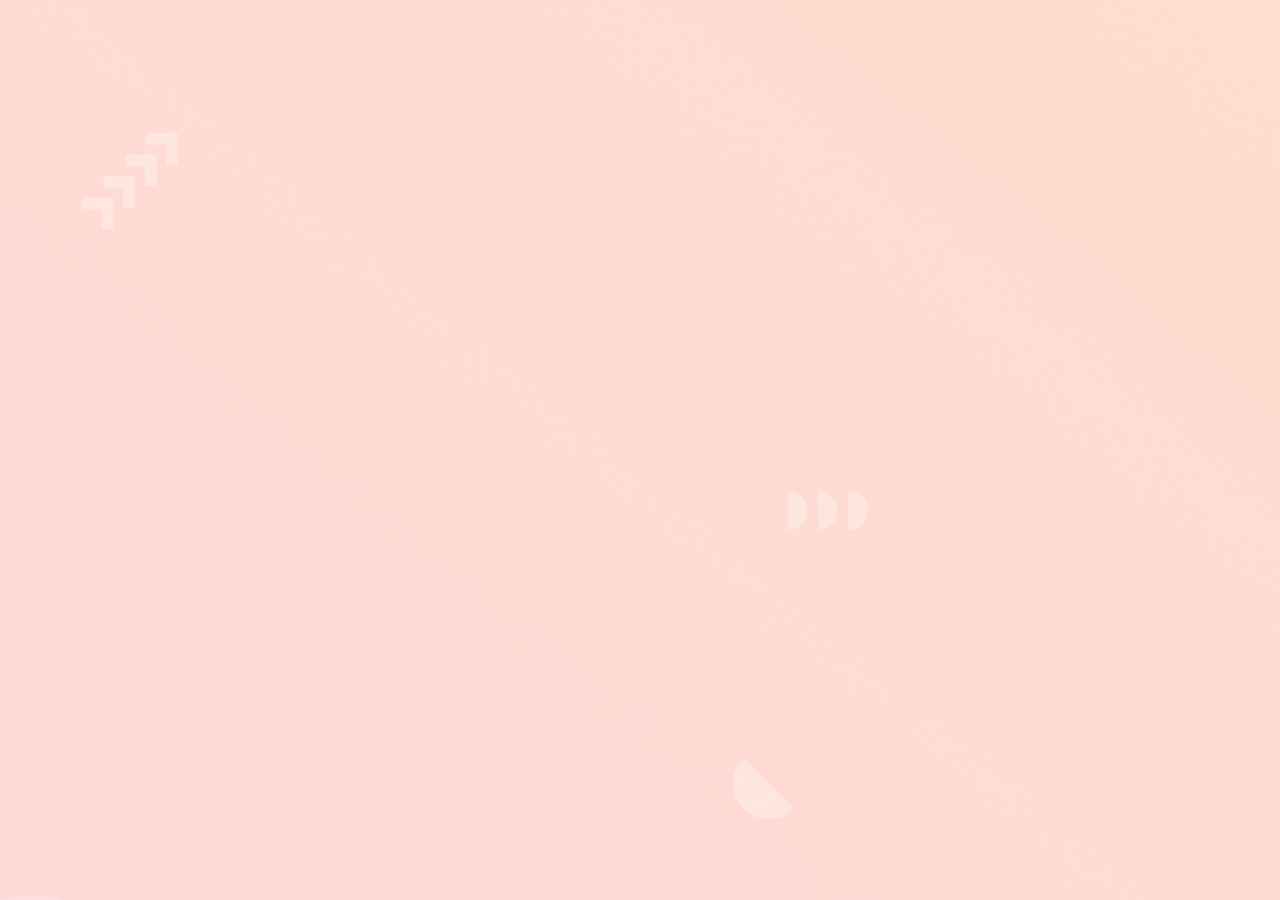
==== index.html @ c9f7d85d "first commit" ====
<!doctype html>
<html lang="en">
  <head>
    <meta charset="UTF-8" />
    <meta name="viewport" content="width=device-width, initial-scale=1.0" />
    <title>Createx</title>
    <link rel="stylesheet" href="./style.css" />
    <link rel="icon" href="./icon.png" />
  </head>
  <body>
    <div class="head">
        
    </div>
  </body>
</html>
---- style.css ----
@import url("https://fonts.googleapis.com/css2?family=Lato:ital,wght@0,100;0,300;0,400;0,700;0,900;1,100;1,300;1,400;1,700;1,900&display=swap");
* {
  margin: 0px;
  font-family: "Lato", sans-serif;
}
.head{
    width: 100%;
    height: 100vh;
    background-image: url("./background\ \(1\).png");
}
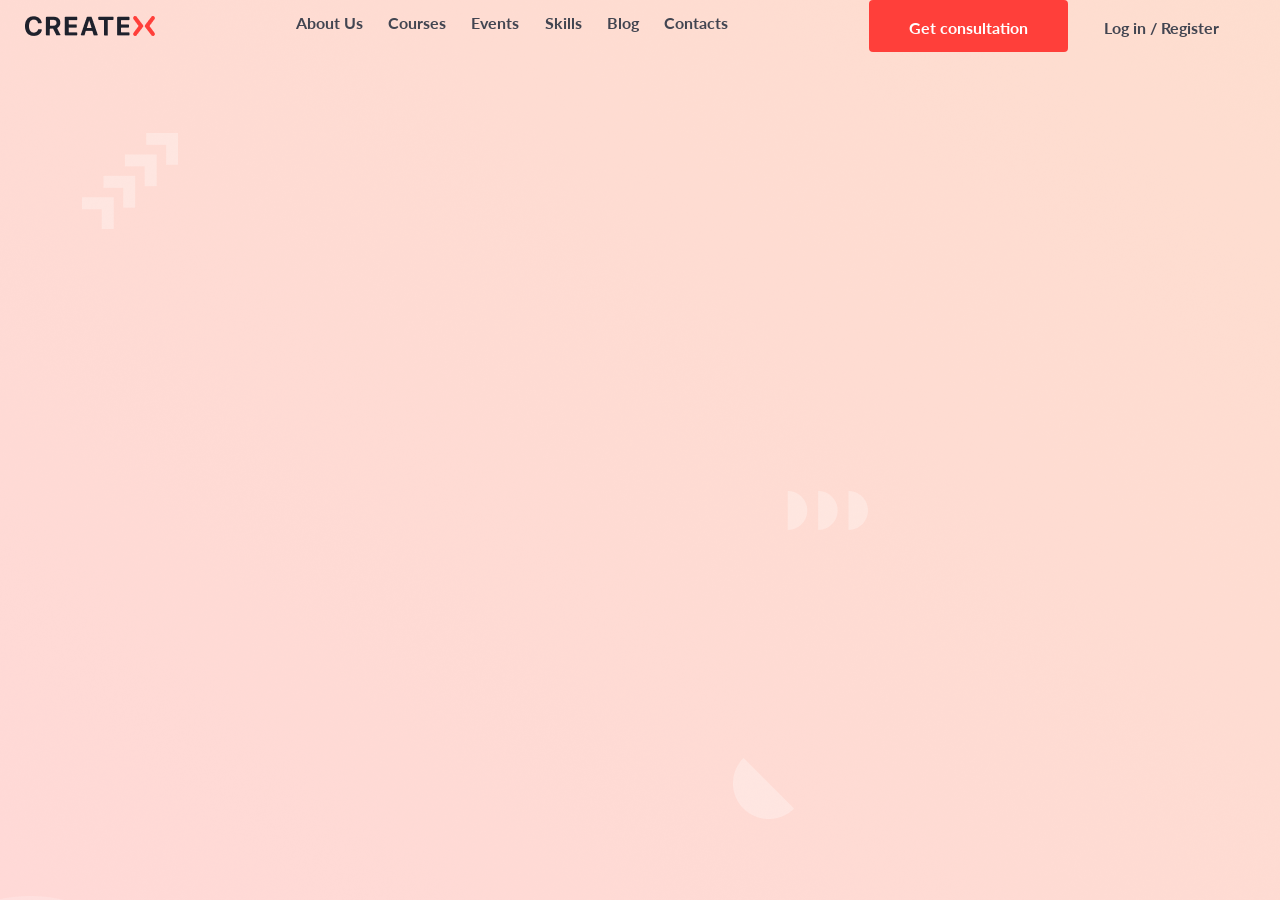
==== commit 81756106: "second commit" ====
--- a/index.html
+++ b/index.html
@@ -9,7 +9,23 @@
   </head>
   <body>
     <div class="head">
-        
+      <div class="header">
+        <img src="./logo.png" alt="logo" class="logo" />
+
+        <div class="sslki">
+          <a href="">About Us</a>
+          <a href="">Courses</a>
+          <a href="">Events</a>
+          <a href="">Skills</a>
+          <a href="">Blog</a>
+          <a href="">Contacts</a>
+        </div>
+
+        <div class="knopki">
+          <span class="get">Get consultation</span>
+          <span class="log">Log in / Register</span>
+        </div>
+      </div>
     </div>
   </body>
 </html>
--- a/style.css
+++ b/style.css
@@ -3,8 +3,57 @@
   margin: 0px;
   font-family: "Lato", sans-serif;
 }
-.head{
-    width: 100%;
-    height: 100vh;
-    background-image: url("./background\ \(1\).png");
+.head {
+  width: 100%;
+  height: 100vh;
+  background-image: url("./background\ \(1\).png");
+}
+.header {
+  width: 1230px;
+  height: 52px;
+  margin-top: 20px;
+  margin: auto;
+  display: flex;
+  justify-content: space-between;
+  align-items: center;
+  align-content: center;
+}
+.logo {
+  width: 130px;
+  height: 22px;
+}
+.sslki {
+  width: 432px;
+  height: 26px;
+  display: flex;
+  justify-content: space-between;
+}
+a {
+  text-decoration: none;
+  color: #424551;
+  font-weight: 700;
+  font-size: 16px;
+}
+.knopki {
+  width: 386px;
+  height: 52px;
+  display: flex;
+  justify-content: space-between;
+  align-content: center;
+}
+.get {
+  font-size: 16px;
+  font-weight: 700;
+  color: #ffffff;
+  padding: 18px 40px;
+  background-color: #ff3f3a;
+  border-radius: 4px;
+}
+.log {
+  font-size: 16px;
+  font-weight: 700;
+  color: #424551;
+  padding: 18px 36px;
+  background-color: none;
+  border-radius: 4px;
 }
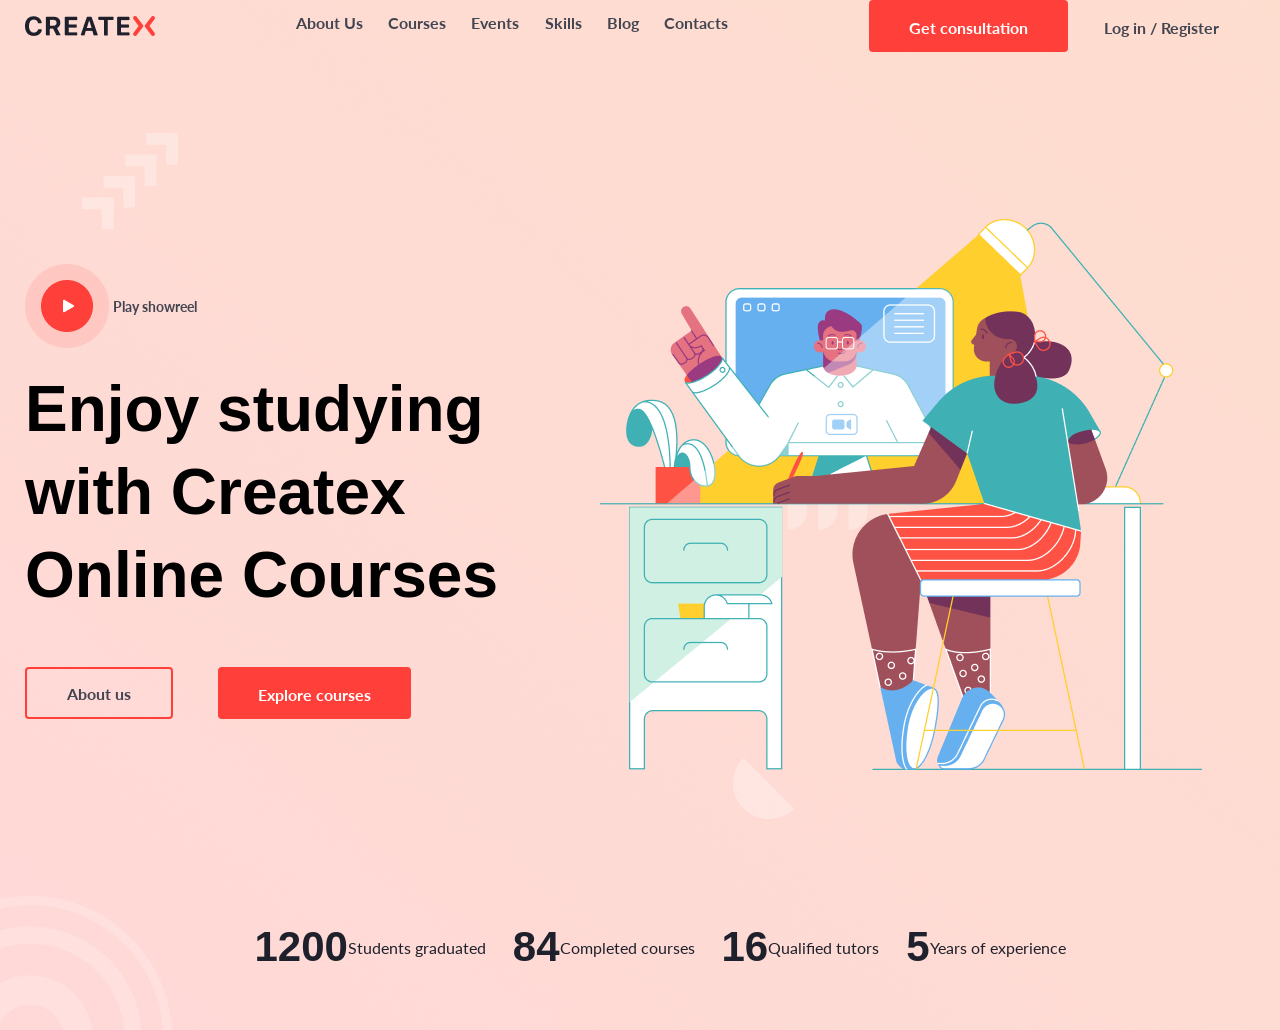
==== commit 3800ebe5: "third commit" ====
--- a/index.html
+++ b/index.html
@@ -26,6 +26,39 @@
           <span class="log">Log in / Register</span>
         </div>
       </div>
+
+      <div class="play">
+        <img src="./hover.png" alt="hover" class="hover" />
+        <span class="play-text">Play showreel</span>
+      </div>
+
+      <h1>Enjoy studying with Createx Online Courses</h1>
+
+      <div class="knopki ab">
+        <span class="about">About us</span>
+        <span class="explore">Explore courses</span>
+      </div>
+
+      <img src="./illustration.png" alt="illustration" class="illustration" />
+
+      <ul>
+        <li class="first">
+          <p class="h1">1200</p>
+          Students graduated
+        </li>
+        <li>
+          <p class="h1">84</p>
+          Completed courses
+        </li>
+        <li>
+          <p class="h1">16</p>
+          Qualified tutors
+        </li>
+        <li>
+          <p class="h1">5</p>
+          Years of experience
+        </li>
+      </ul>
     </div>
   </body>
 </html>
--- a/style.css
+++ b/style.css
@@ -5,7 +5,7 @@
 }
 .head {
   width: 100%;
-  height: 100vh;
+  height: 1030px;
   background-image: url("./background\ \(1\).png");
 }
 .header {
@@ -56,4 +56,81 @@
   padding: 18px 36px;
   background-color: none;
   border-radius: 4px;
-}+}
+.play {
+  width: 172px;
+  height: 84px;
+  display: flex;
+  margin-left: 25px;
+  margin-top: 212px;
+  margin-bottom: 20px;
+  align-items: center;
+  justify-content: space-between;
+}
+.hover {
+  width: 84px;
+  height: 84px;
+}
+.play-text {
+  font-size: 14px;
+  font-weight: 700;
+  color: #424551;
+}
+h1 {
+  width: 496px;
+  height: 249px;
+  font-size: 64px;
+  font-weight: 900;
+  margin-left: 25px;
+  line-height: 130%;
+  margin-bottom: 50px;
+}
+.ab {
+  margin-left: 25px;
+}
+.about {
+  font-size: 16px;
+  font-weight: 700;
+  color: #424551;
+  padding: 15px 40px;
+  border: 2px solid #ff3f3a;
+  border-radius: 4px;
+}
+.explore {
+  font-size: 16px;
+  font-weight: 700;
+  color: #ffffff;
+  padding: 18px 40px;
+  background-color: #ff3f3a;
+  border-radius: 4px;
+}
+.illustration {
+  width: 602px;
+  height: 551px;
+  margin-left: 600px;
+  margin-top: -500px;
+}
+ul {
+  margin: auto;
+  height: 52px;
+  width: 811px;
+  display: flex;
+  margin-top: 150px;
+  align-items: flex-start;
+  justify-content: space-between;
+}
+.first {
+  list-style: none;
+}
+.h1 {
+  font-weight: 900;
+  font-size: 42px;
+  color: #1e212c;
+}
+li {
+  display: flex;
+  font-size: 16px;
+  font-weight: 400;
+  color: #1e212c;
+  align-items: center;
+}
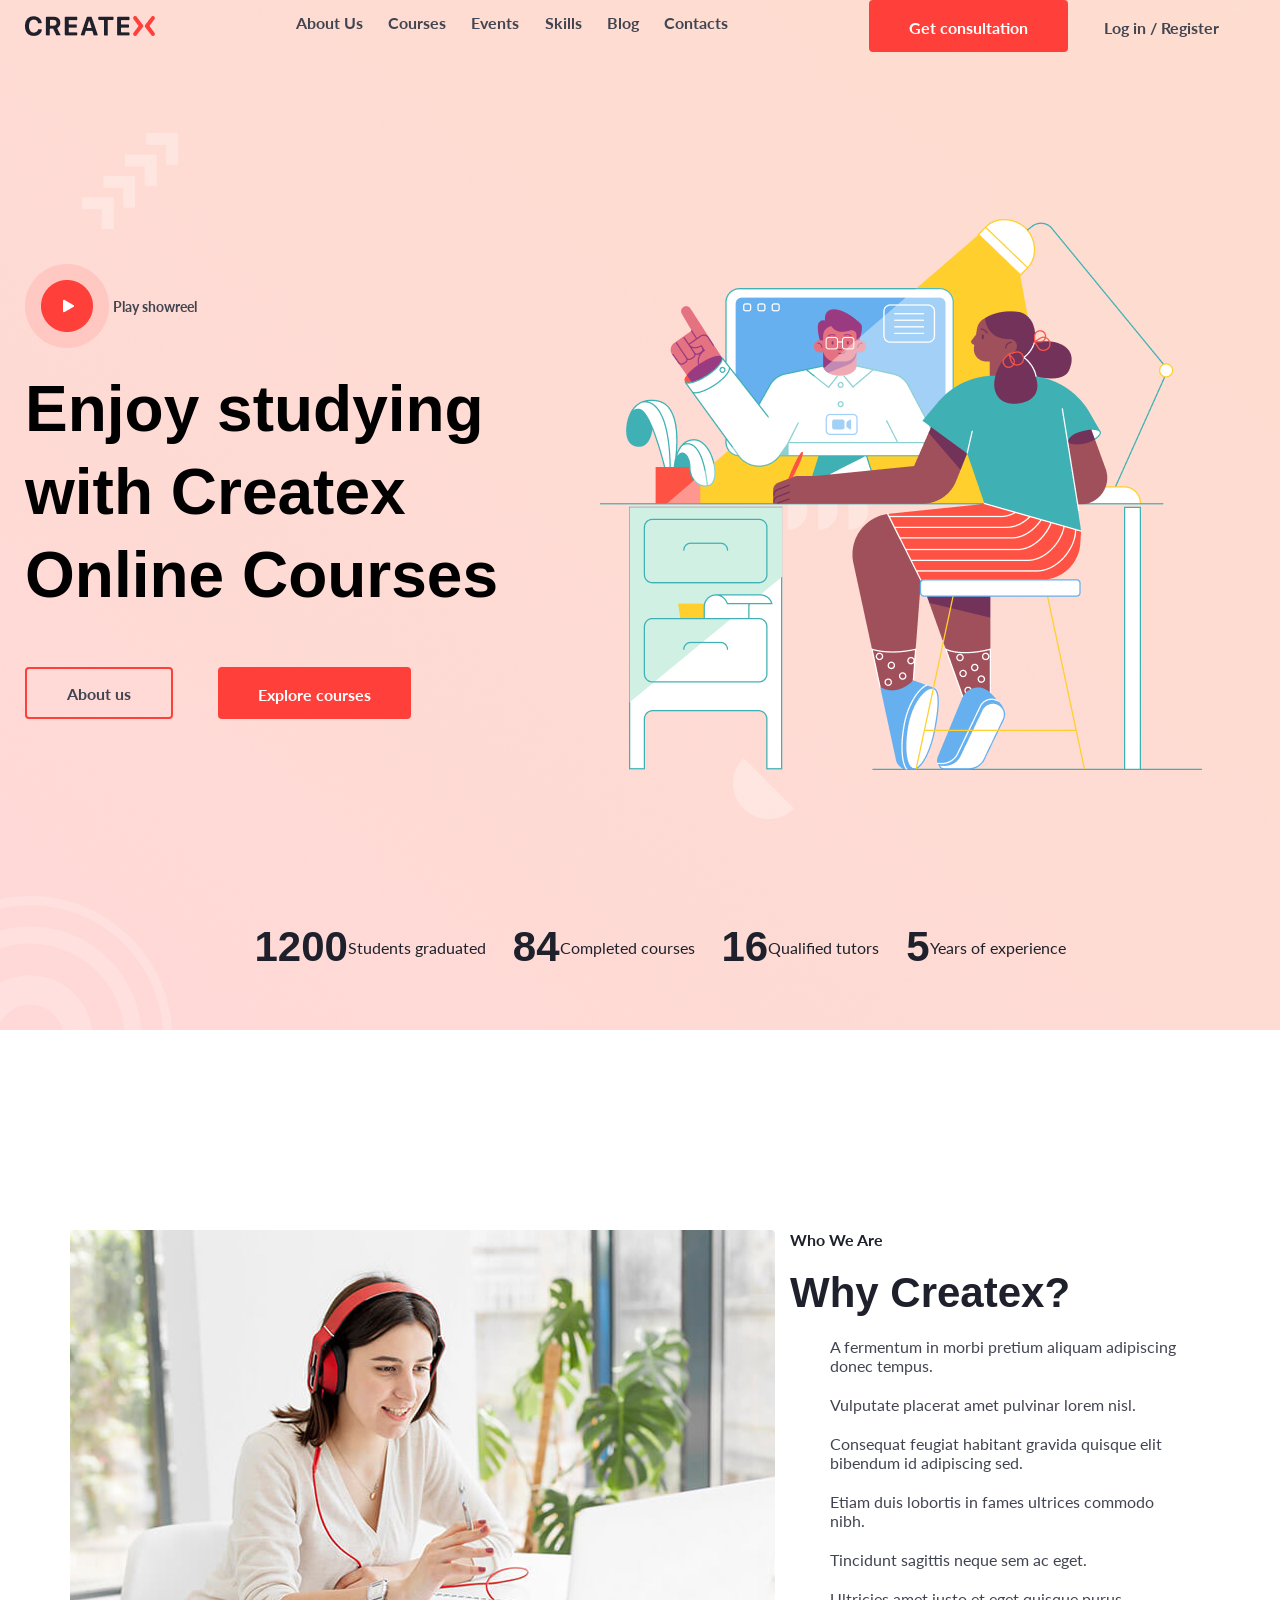
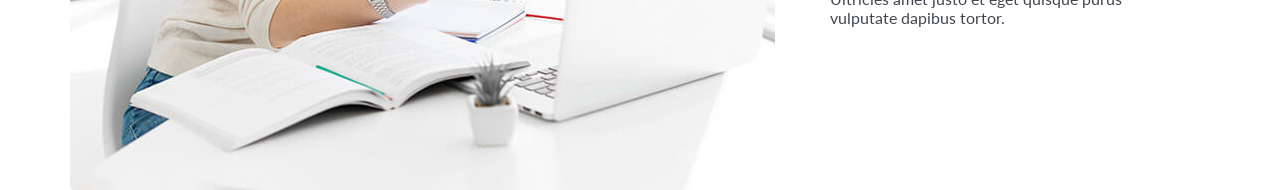
==== commit 0d3ff43a: "fours commit" ====
--- a/index.html
+++ b/index.html
@@ -60,5 +60,32 @@
         </li>
       </ul>
     </div>
+
+    <div class="why">
+      <img src="./image.png" alt="image" class="image" />
+
+      <div class="way">
+        <h6>Who we are</h6>
+        <p class="h1">Why Createx?</p>
+
+        <ul class="pochemu">
+          <li class="pochamu">
+            A fermentum in morbi pretium aliquam adipiscing donec tempus.
+          </li>
+          <li class="pochamu">Vulputate placerat amet pulvinar lorem nisl.</li>
+          <li class="pochamu">
+            Consequat feugiat habitant gravida quisque elit bibendum id
+            adipiscing sed.
+          </li>
+          <li class="pochamu">
+            Etiam duis lobortis in fames ultrices commodo nibh.
+          </li>
+          <li class="pochamu">Tincidunt sagittis neque sem ac eget.</li>
+          <li class="pochamu none">
+            Ultricies amet justo et eget quisque purus vulputate dapibus tortor.
+          </li>
+        </ul>
+      </div>
+    </div>
   </body>
 </html>
--- a/style.css
+++ b/style.css
@@ -134,3 +134,42 @@
   color: #1e212c;
   align-items: center;
 }
+.why {
+  width: 1110px;
+  height: 560px;
+  display: flex;
+  padding: 0px 70px;
+  margin-top: 200px;
+  align-items: center;
+  justify-content: space-between;
+}
+.image {
+  width: 705px;
+  height: 560px;
+}
+.way {
+  width: 390px;
+  height: 560px;
+}
+h6 {
+  font-size: 16px;
+  font-weight: 700;
+  color: #1e212c;
+  margin-bottom: 20px;
+  text-transform: capitalize;
+}
+.pochemu {
+  width: 350px;
+  height: 294px;
+  display: block;
+  margin-top: 20px;
+}
+.pochamu {
+  font-size: 16px;
+  font-weight: 400;
+  margin-bottom: 20px;
+  color: #424551;
+}
+.none {
+  margin-bottom: 0px;
+}
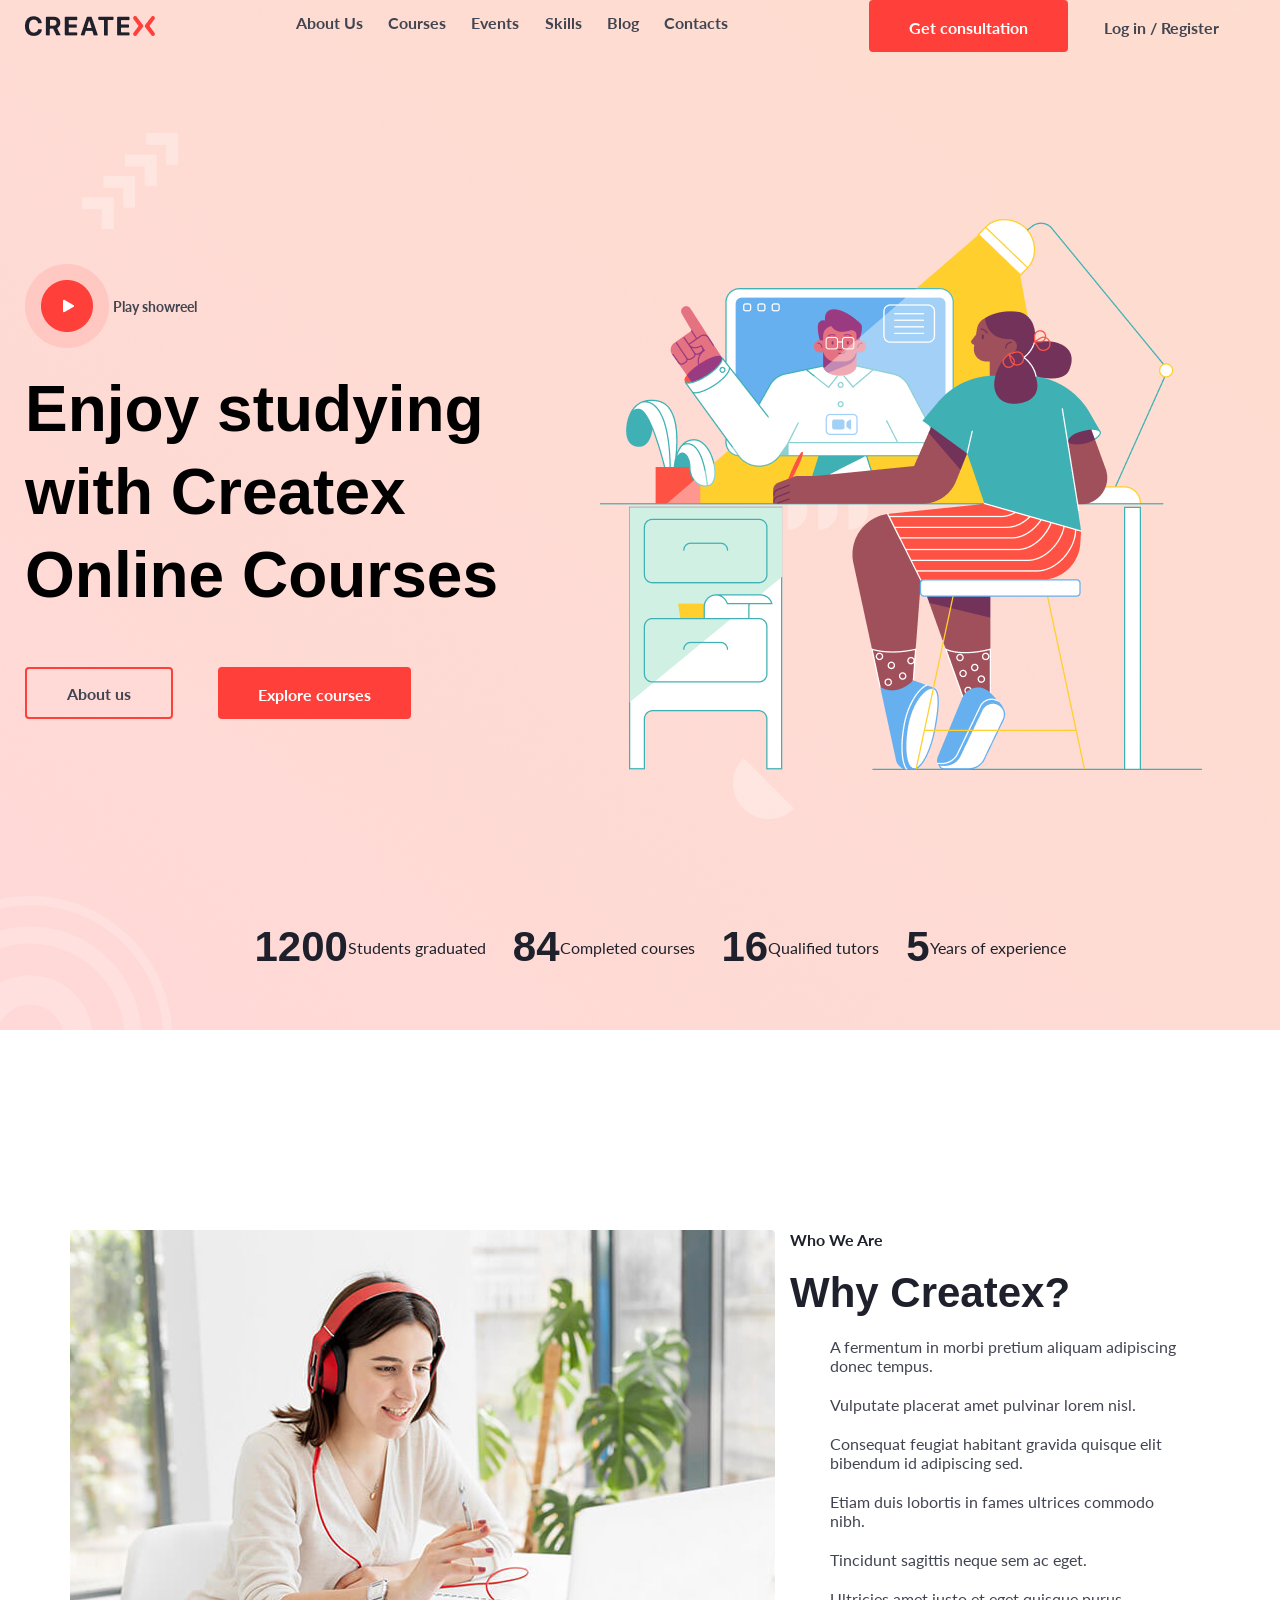
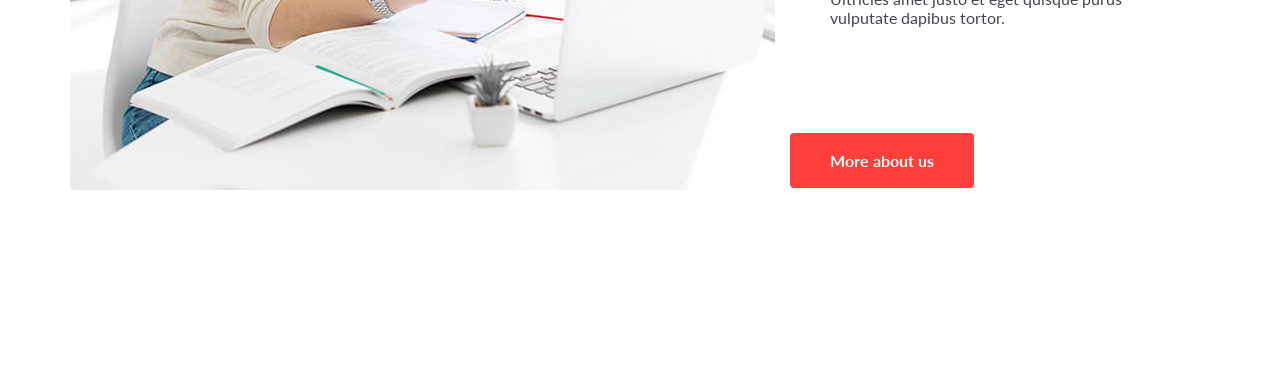
==== commit 69d888d3: "fours commit" ====
--- a/index.html
+++ b/index.html
@@ -85,7 +85,11 @@
             Ultricies amet justo et eget quisque purus vulputate dapibus tortor.
           </li>
         </ul>
+
+        <span class="get">More about us</span>
       </div>
     </div>
+
+    <div class="courses"></div>
   </body>
 </html>
--- a/style.css
+++ b/style.css
@@ -142,6 +142,7 @@
   margin-top: 200px;
   align-items: center;
   justify-content: space-between;
+  margin-bottom: 200px;
 }
 .image {
   width: 705px;
@@ -163,6 +164,7 @@
   height: 294px;
   display: block;
   margin-top: 20px;
+  margin-bottom: 120px;
 }
 .pochamu {
   font-size: 16px;
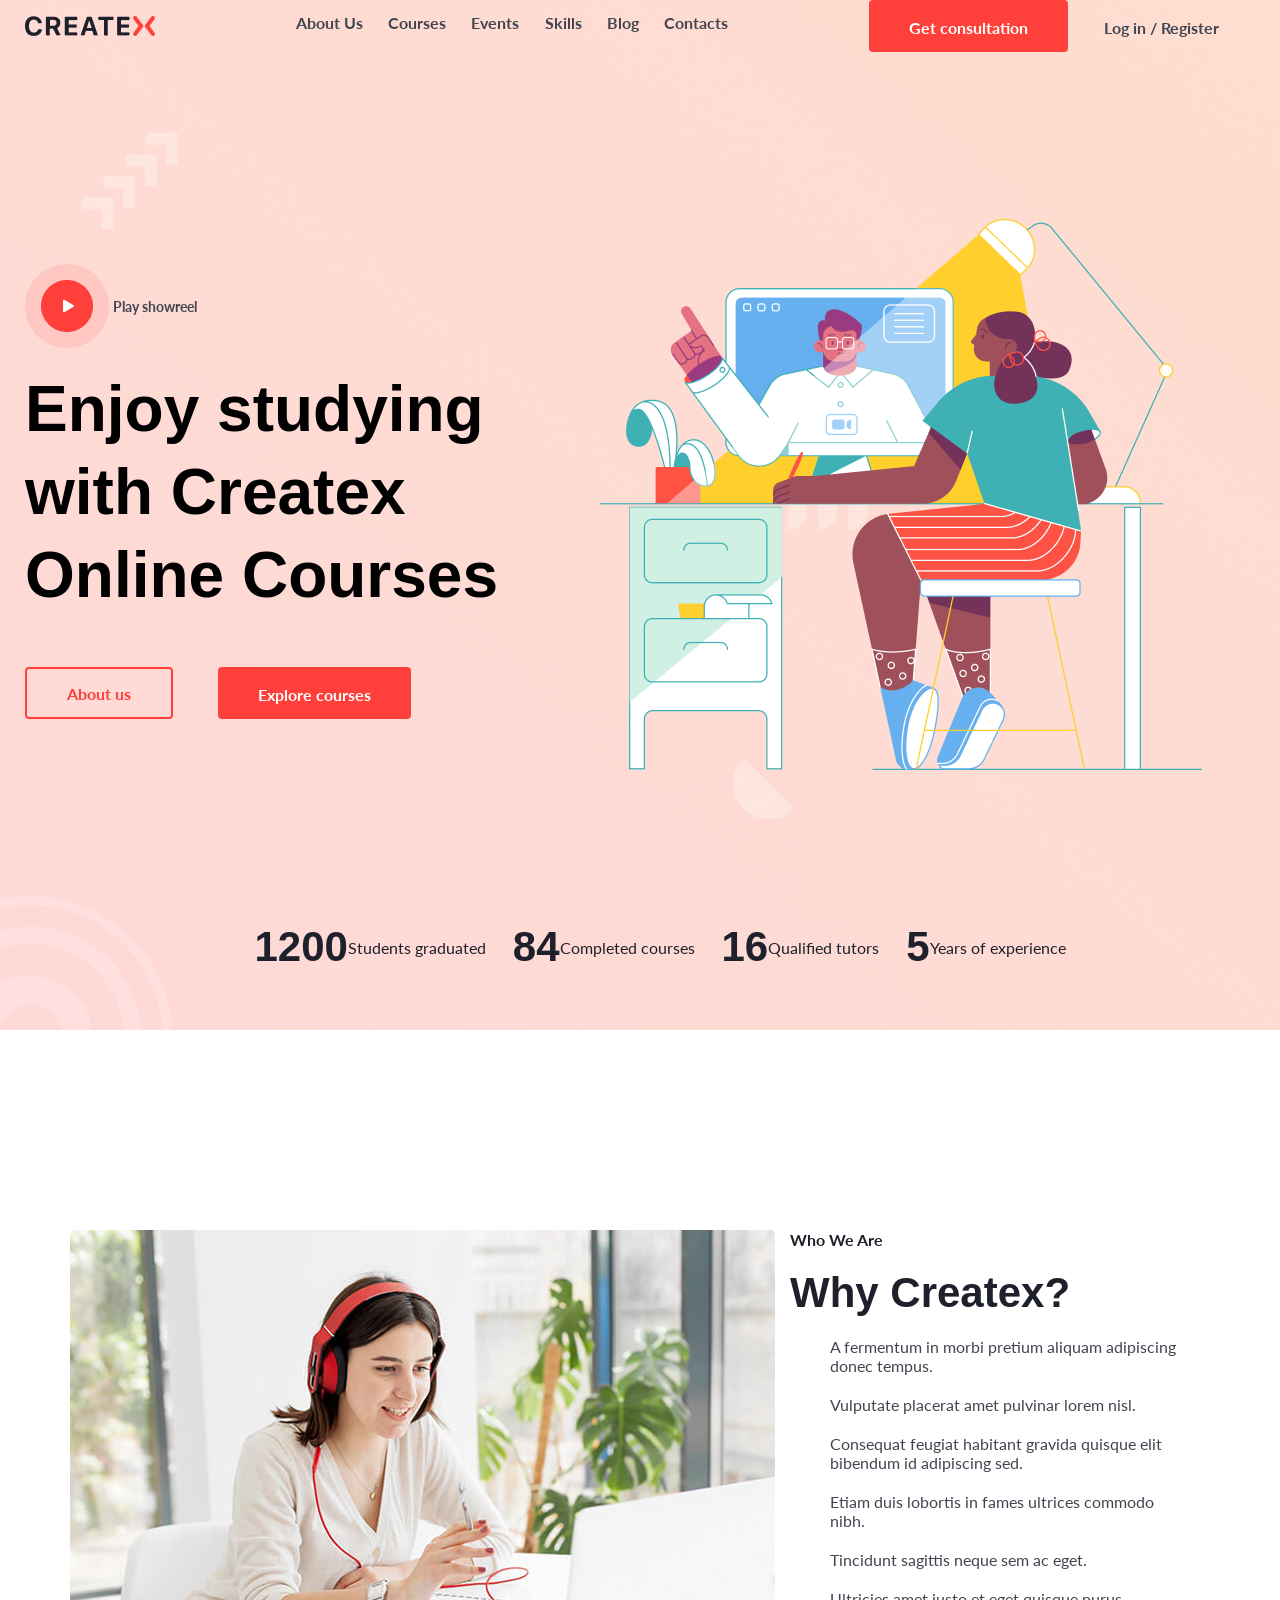
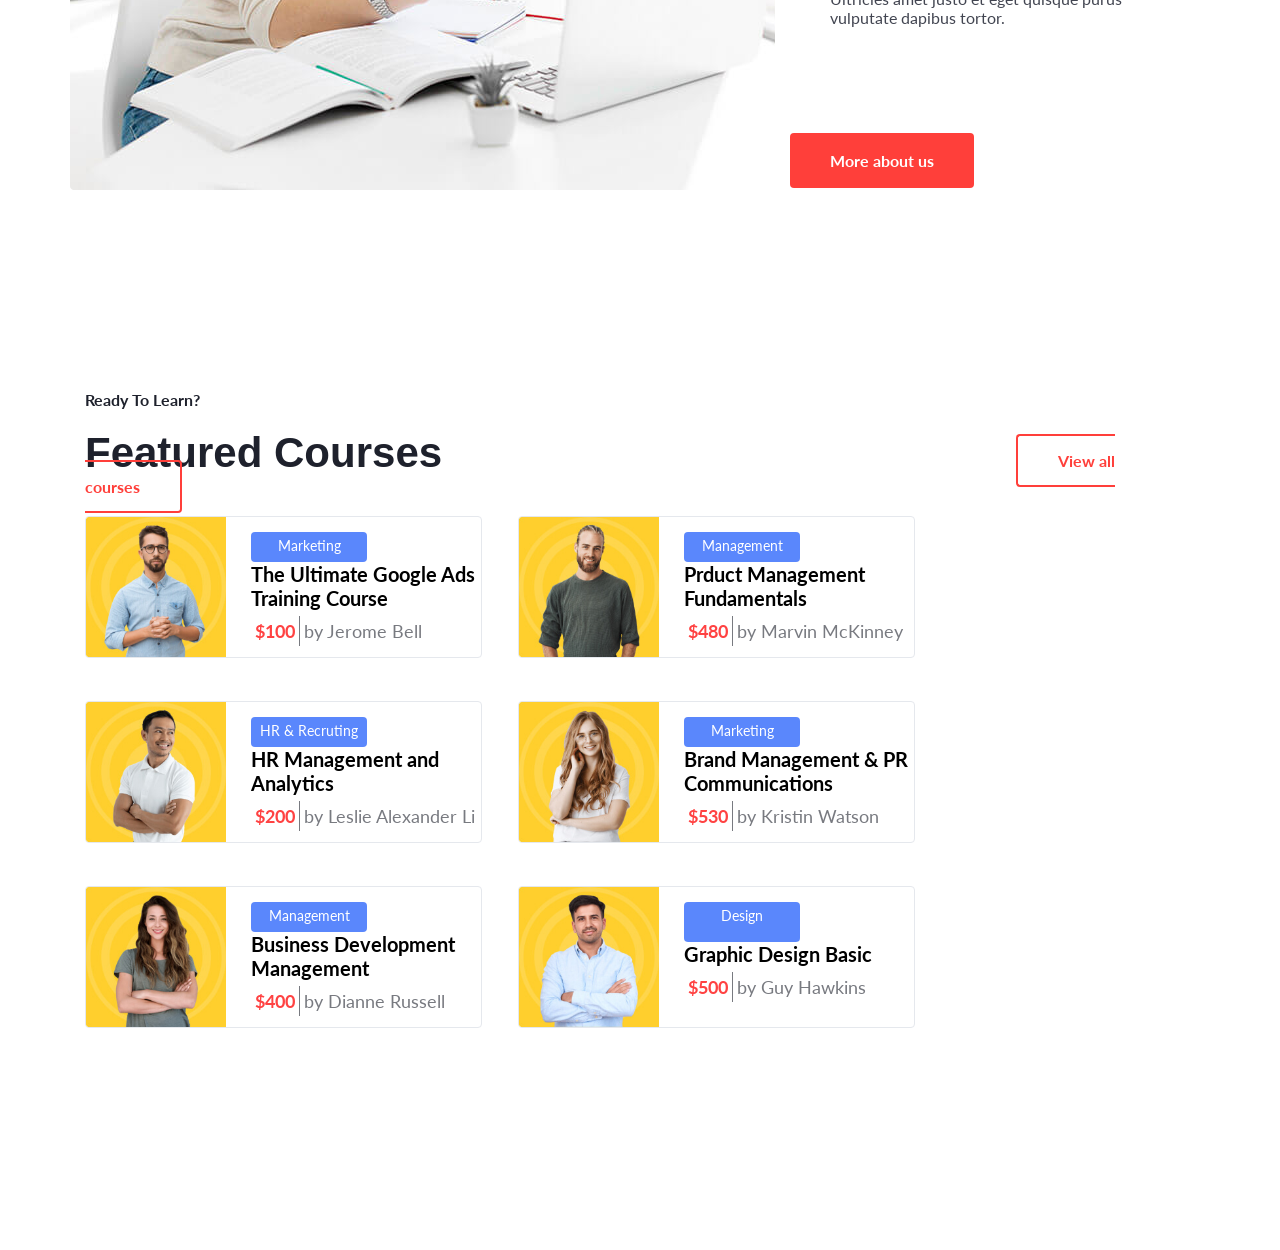
==== commit c3f917be: "fives commit" ====
--- a/index.html
+++ b/index.html
@@ -90,6 +90,84 @@
       </div>
     </div>
 
-    <div class="courses"></div>
+    <div class="courses">
+      <h6>Ready to learn?</h6>
+      <span class="h1">Featured Courses</span>
+      <span class="about le">View all courses</span>
+
+      <div class="people">
+        <div class="person">
+          <img src="./person.png" alt="person" class="persona" />
+
+          <div class="text">
+            <span class="prof">Marketing</span>
+
+            <p class="abot">The Ultimate Google Ads Training Course</p>
+
+            <span class="info"><b>$100</b>by Jerome Bell</span>
+          </div>
+        </div>
+
+        <div class="person">
+          <img src="./person2.png" alt="person" class="persona" />
+
+          <div class="text">
+            <span class="prof">Management</span>
+
+            <p class="abot">Prduct Management Fundamentals</p>
+
+            <span class="info"><b>$480</b>by Marvin McKinney</span>
+          </div>
+        </div>
+
+        <div class="person">
+          <img src="./person3.png" alt="person" class="persona" />
+
+          <div class="text">
+            <span class="prof">HR & Recruting</span>
+
+            <p class="abot">HR Management and Analytics</p>
+
+            <span class="info"><b>$200</b>by Leslie Alexander Li</span>
+          </div>
+        </div>
+
+        <div class="person">
+          <img src="./person4.png" alt="person" class="persona" />
+
+          <div class="text">
+            <span class="prof">Marketing</span>
+
+            <p class="abot">Brand Management & PR Communications</p>
+
+            <span class="info"><b>$530</b>by Kristin Watson</span>
+          </div>
+        </div>
+
+        <div class="person">
+          <img src="./person5.png" alt="person" class="persona" />
+
+          <div class="text">
+            <span class="prof">Management</span>
+
+            <p class="abot">Business Development Management</p>
+
+            <span class="info"><b>$400</b>by Dianne Russell</span>
+          </div>
+        </div>
+
+        <div class="person">
+          <img src="./person6.png" alt="person" class="persona" />
+
+          <div class="text">
+            <span class="prof">Design</span>
+
+            <p class="abot">Graphic Design Basic</p>
+
+            <span class="info"><b>$500</b>by Guy Hawkins</span>
+          </div>
+        </div>
+      </div>
+    </div>
   </body>
 </html>
--- a/style.css
+++ b/style.css
@@ -91,7 +91,7 @@
 .about {
   font-size: 16px;
   font-weight: 700;
-  color: #424551;
+  color: #ff3f3a;
   padding: 15px 40px;
   border: 2px solid #ff3f3a;
   border-radius: 4px;
@@ -175,3 +175,70 @@
 .none {
   margin-bottom: 0px;
 }
+.courses {
+  width: 1110px;
+  height: 860px;
+  padding: 0px 70px;
+  margin-bottom: 100px;
+  margin: auto;
+}
+.le {
+  margin-left: 570px;
+}
+.people {
+  width: 830px;
+  height: 512px;
+  margin-top: 20px;
+  display: flex;
+  flex-wrap: wrap;
+  justify-content: space-between;
+  align-content: space-between;
+}
+.person {
+  width: 395px;
+  height: 140px;
+  display: flex;
+  justify-content: space-between;
+  border: 1px solid #e5e8ed;
+  border-radius: 4px;
+}
+.persona {
+  width: 140px;
+  height: 140px;
+}
+.text {
+  width: 230px;
+  height: 110px;
+  display: flex;
+  flex-direction: column;
+  align-content: space-between;
+  align-self: center;
+}
+.prof {
+  max-width: 100px;
+  height: 30px;
+  text-align: center;
+  font-size: 14px;
+  font-weight: 400;
+  padding: 5px 8px;
+  border-radius: 4px;
+  color: #ffffff;
+  background-color: #5a87fc;
+}
+.abot {
+  font-size: 20px;
+  font-weight: 700;
+}
+.info {
+  font-size: 18px;
+  font-weight: 400;
+  color: #787a80;
+  margin-top: 10px;
+}
+b {
+  font-weight: 700;
+  color: #ff4242;
+  padding: 4px;
+  border-right: 1px solid #787a80;
+  margin-right: 4px;
+}
